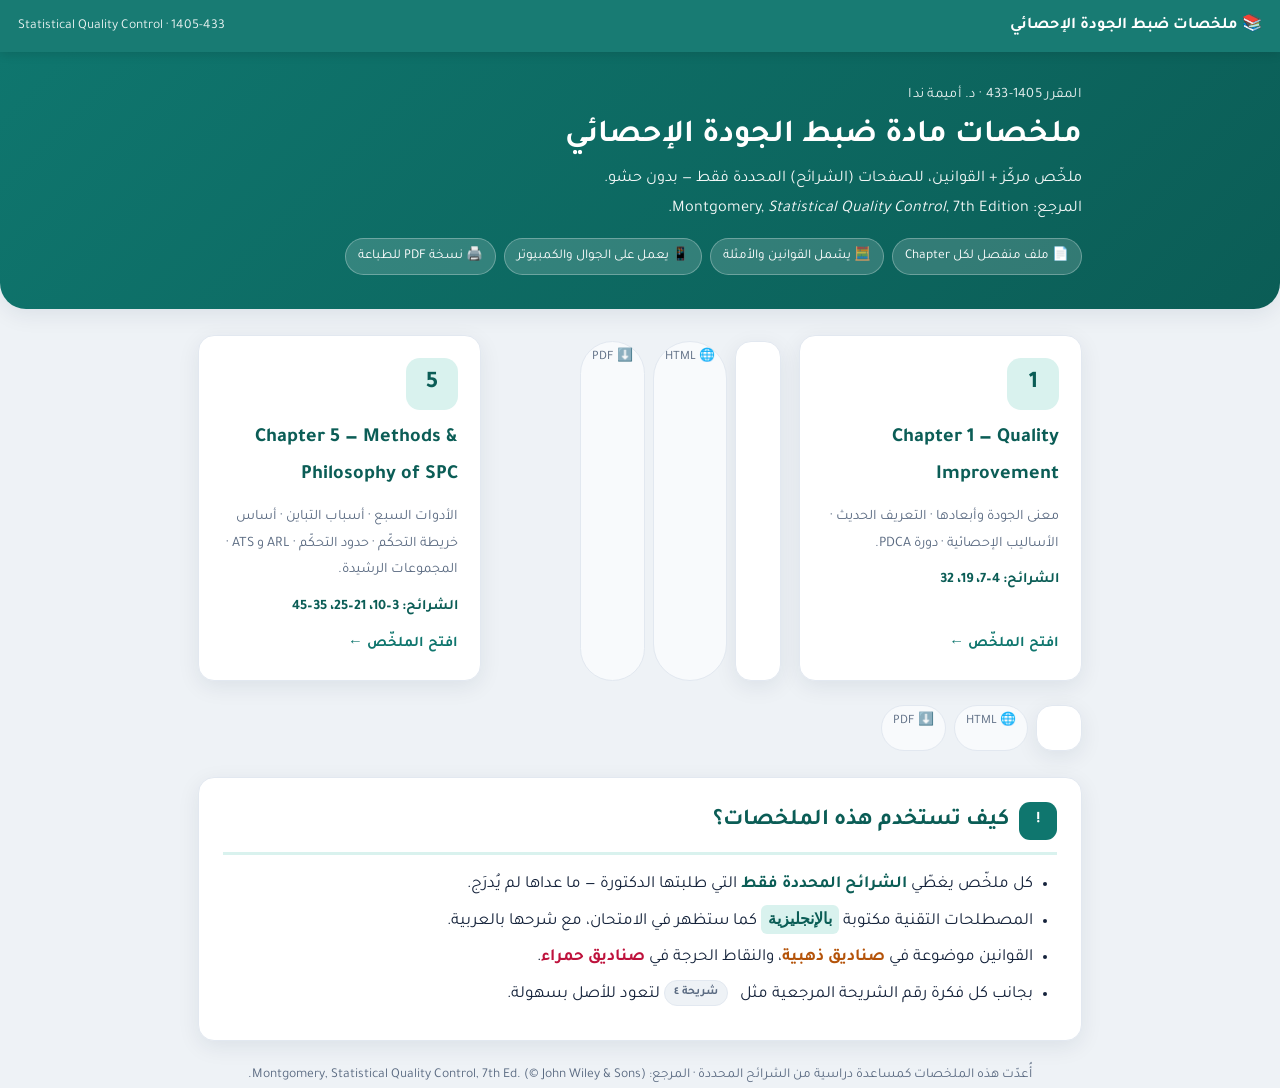
==== docs/index.html @ e0131b96 "إضافة ملخصات Chapter 1 و Chapter 5 (HTML + PDF) ونشرها كموقع - موقع منظّم في docs/ مع صفحة رئيسية وم" ====
<!DOCTYPE html>
<html lang="ar" dir="rtl">
<head>
<meta charset="utf-8">
<meta name="viewport" content="width=device-width, initial-scale=1">
<title>ملخصات ضبط الجودة الإحصائي — 1405-433</title>
<meta name="description" content="ملخصات منظّمة لمادة ضبط الجودة الإحصائي (Statistical Quality Control) للصفحات المحددة من Chapter 1 و Chapter 5 — ملخص + قوانين.">
<link rel="stylesheet" href="assets/fonts.css">
<link rel="stylesheet" href="assets/styles.css">
</head>
<body>
<div class="topbar">
  <span class="brand">📚 ملخصات ضبط الجودة الإحصائي</span>
  <span style="font-size:.85rem;opacity:.9">1405-433 · Statistical Quality Control</span>
</div>

<header class="hero">
  <div class="wrap">
    <p class="eyebrow">المقرر 1405-433 · د. أميمة ندا</p>
    <h1>ملخصات مادة ضبط الجودة الإحصائي</h1>
    <p class="sub">ملخّص مركّز + القوانين، للصفحات (الشرائح) المحددة فقط — بدون حشو.<br>المرجع: Montgomery, <i>Statistical Quality Control</i>, 7th Edition.</p>
    <div class="chips">
      <span class="chip">📄 ملف منفصل لكل Chapter</span>
      <span class="chip">🧮 يشمل القوانين والأمثلة</span>
      <span class="chip">📱 يعمل على الجوال والكمبيوتر</span>
      <span class="chip">🖨️ نسخة PDF للطباعة</span>
    </div>
  </div>
</header>

<main class="wrap">
  <div class="cards">
    <a class="card" href="chapter1.html">
      <span class="ico">1</span>
      <h3>Chapter 1 — Quality Improvement</h3>
      <p class="meta">معنى الجودة وأبعادها · التعريف الحديث · الأساليب الإحصائية · دورة PDCA.</p>
      <p class="meta" style="color:var(--primary-d);font-weight:700">الشرائح: 4–7، 19، 32</p>
      <span class="go">افتح الملخّص ←</span>
      <div class="dl-row no-print">
        <a class="dl" href="chapter1.html">🌐 HTML</a>
        <a class="dl" href="chapter1.pdf">⬇️ PDF</a>
      </div>
    </a>

    <a class="card" href="chapter5.html">
      <span class="ico">5</span>
      <h3>Chapter 5 — Methods & Philosophy of SPC</h3>
      <p class="meta">الأدوات السبع · أسباب التباين · أساس خريطة التحكّم · حدود التحكّم · ARL و ATS · المجموعات الرشيدة.</p>
      <p class="meta" style="color:var(--primary-d);font-weight:700">الشرائح: 3–10، 21–25، 35–45</p>
      <span class="go">افتح الملخّص ←</span>
      <div class="dl-row no-print">
        <a class="dl" href="chapter5.html">🌐 HTML</a>
        <a class="dl" href="chapter5.pdf">⬇️ PDF</a>
      </div>
    </a>
  </div>

  <section>
    <h2><span class="num">!</span> كيف تستخدم هذه الملخصات؟</h2>
    <ul>
      <li>كل ملخّص يغطّي <strong>الشرائح المحددة فقط</strong> التي طلبتها الدكتورة — ما عداها لم يُدرَج.</li>
      <li>المصطلحات التقنية مكتوبة <span class="term">بالإنجليزية</span> كما ستظهر في الامتحان، مع شرحها بالعربية.</li>
      <li>القوانين موضوعة في <span style="color:var(--accent);font-weight:700">صناديق ذهبية</span>، والنقاط الحرجة في <span style="color:var(--rose);font-weight:700">صناديق حمراء</span>.</li>
      <li>بجانب كل فكرة رقم الشريحة المرجعية مثل <span class="slide-ref">شريحة ٤</span> لتعود للأصل بسهولة.</li>
    </ul>
  </section>
</main>

<footer class="wrap">
  أُعدّت هذه الملخصات كمساعدة دراسية من الشرائح المحددة · المرجع: Montgomery, Statistical Quality Control, 7th Ed. (© John Wiley &amp; Sons).
</footer>
</body>
</html>
---- docs/assets/fonts.css ----
/* Embedded Tajawal (Arabic) - self-contained */
@font-face{font-family:'Tajawal';font-weight:400;font-style:normal;font-display:swap;src:url([data-uri]) format('woff2');}
@font-face{font-family:'Tajawal';font-weight:700;font-style:normal;font-display:swap;src:url([data-uri]) format('woff2');}
---- docs/assets/styles.css ----
/* ===========================================================
   ملخصات مادة ضبط الجودة الإحصائي — الثيم المشترك
   Statistical Quality Control — study summaries theme
   =========================================================== */
:root{
  --bg:#eef2f6; --surface:#ffffff; --surface-2:#f8fafc;
  --ink:#15233b; --muted:#5b6b82; --line:#e2e8f0;
  --primary:#0f766e; --primary-d:#0b5d56; --primary-soft:#d9f2ee;
  --accent:#b45309; --accent-soft:#fdf1e0;
  --rose:#be123c; --rose-soft:#fde4ea;
  --blue:#1d4ed8; --blue-soft:#e3ecfe;
  --green:#15803d; --green-soft:#e3f5e8;
  --violet:#6d28d9; --violet-soft:#efe7fd;
  --radius:16px; --shadow:0 6px 22px rgba(15,35,59,.08);
  --mono:'DejaVu Sans Mono',ui-monospace,Menlo,Consolas,monospace;
  --formula:'DejaVu Sans','Segoe UI',Tahoma,Arial,sans-serif;
}
*{box-sizing:border-box}
html{scroll-behavior:smooth}
body{
  margin:0; background:var(--bg); color:var(--ink);
  font-family:'Tajawal','Segoe UI',Tahoma,Arial,sans-serif;
  font-size:17px; line-height:1.85; -webkit-font-smoothing:antialiased;
}
.wrap{max-width:920px; margin:0 auto; padding:0 18px}

/* ---------- Top bar ---------- */
.topbar{
  position:sticky; top:0; z-index:50;
  background:rgba(15,118,110,.96); color:#fff; backdrop-filter:blur(6px);
  display:flex; align-items:center; justify-content:space-between; gap:12px;
  padding:11px 18px; box-shadow:0 2px 10px rgba(0,0,0,.12);
}
.topbar .brand{font-weight:700; font-size:1.02rem; display:flex; align-items:center; gap:8px}
.topbar a{color:#fff; text-decoration:none}
.topbar .actions{display:flex; gap:8px; flex-wrap:wrap}
.btn{
  display:inline-flex; align-items:center; gap:6px; cursor:pointer;
  background:rgba(255,255,255,.16); color:#fff; border:1px solid rgba(255,255,255,.32);
  padding:6px 13px; border-radius:999px; font-size:.86rem; font-family:inherit;
  text-decoration:none; transition:.15s;
}
.btn:hover{background:rgba(255,255,255,.28)}
.btn-solid{background:#fff; color:var(--primary-d); border-color:#fff; font-weight:700}

/* ---------- Hero ---------- */
.hero{
  background:linear-gradient(135deg,var(--primary) 0%,var(--primary-d) 100%);
  color:#fff; border-radius:0 0 26px 26px; padding:30px 0 34px; margin-bottom:26px;
  box-shadow:var(--shadow);
}
.hero .eyebrow{opacity:.9; font-size:.9rem; letter-spacing:.02em; margin:0 0 6px}
.hero h1{margin:0 0 6px; font-size:2rem; line-height:1.35; font-weight:800}
.hero .sub{opacity:.95; margin:.2rem 0 14px; font-size:1.02rem}
.chips{display:flex; flex-wrap:wrap; gap:8px; margin-top:12px}
.chip{
  background:rgba(255,255,255,.16); border:1px solid rgba(255,255,255,.28);
  padding:5px 12px; border-radius:999px; font-size:.84rem;
}
.chip b{font-weight:700}

/* ---------- TOC ---------- */
.toc{
  background:var(--surface); border:1px solid var(--line); border-radius:var(--radius);
  padding:16px 20px; margin-bottom:26px; box-shadow:var(--shadow);
}
.toc h2{margin:.1rem 0 .6rem; font-size:1.05rem; color:var(--primary-d)}
.toc ol{margin:0; padding-inline-start:1.3rem}
.toc li{margin:.25rem 0}
.toc a{color:var(--ink); text-decoration:none; border-bottom:1px dashed var(--line)}
.toc a:hover{color:var(--primary); border-color:var(--primary)}

/* ---------- Sections ---------- */
section{
  background:var(--surface); border:1px solid var(--line); border-radius:var(--radius);
  padding:22px 24px; margin-bottom:22px; box-shadow:var(--shadow);
}
section>h2{
  margin:0 0 14px; font-size:1.42rem; color:var(--primary-d); font-weight:800;
  display:flex; align-items:center; gap:10px; padding-bottom:10px;
  border-bottom:3px solid var(--primary-soft);
}
section>h2 .num{
  background:var(--primary); color:#fff; width:38px; height:38px; flex:0 0 38px;
  border-radius:11px; display:grid; place-items:center; font-size:1rem; font-weight:700;
}
h3{font-size:1.12rem; color:var(--ink); margin:1.3rem 0 .5rem; font-weight:700}
p{margin:.55rem 0}
ul,ol{margin:.5rem 0; padding-inline-start:1.5rem}
li{margin:.3rem 0}
strong{color:var(--primary-d)}

/* ---------- English / Latin inline ---------- */
.en{direction:ltr; unicode-bidi:isolate; font-family:'Segoe UI',Arial,sans-serif}
.term{
  direction:ltr; unicode-bidi:isolate; display:inline-block;
  background:var(--primary-soft); color:var(--primary-d); font-weight:700;
  padding:0 7px; border-radius:6px; font-size:.92em; font-family:'Segoe UI',Arial,sans-serif;
}

/* ---------- Callout boxes ---------- */
.box{border-radius:12px; padding:14px 16px 14px 16px; margin:14px 0;
     border:1px solid var(--line); position:relative}
.box .tag{display:inline-flex; align-items:center; gap:6px; font-weight:700;
          font-size:.86rem; padding:2px 10px; border-radius:999px; margin-bottom:6px}
.box p:last-child,.box ul:last-child,.box ol:last-child{margin-bottom:0}

.def{background:var(--surface-2); border-inline-start:5px solid var(--primary)}
.def .tag{background:var(--primary-soft); color:var(--primary-d)}
.important{background:var(--rose-soft); border-inline-start:5px solid var(--rose)}
.important .tag{background:#fff; color:var(--rose)}
.note{background:var(--blue-soft); border-inline-start:5px solid var(--blue)}
.note .tag{background:#fff; color:var(--blue)}
.example{background:var(--green-soft); border-inline-start:5px solid var(--green)}
.example .tag{background:#fff; color:var(--green)}
.tip{background:var(--violet-soft); border-inline-start:5px solid var(--violet)}
.tip .tag{background:#fff; color:var(--violet)}

/* ---------- Formula boxes ---------- */
.formula{
  background:var(--accent-soft); border:1px solid #f1d4a6;
  border-inline-start:5px solid var(--accent); border-radius:12px;
  padding:14px 18px; margin:16px 0; display:flex; align-items:center;
  justify-content:center; gap:14px; flex-wrap:wrap; position:relative;
}
.formula .tag{position:absolute; inset-block-start:8px; inset-inline-start:12px;
  background:#fff; color:var(--accent); font-weight:700; font-size:.78rem;
  padding:1px 9px; border-radius:999px}
.formula .eq{
  direction:ltr; unicode-bidi:isolate; font-family:var(--formula);
  font-size:1.5rem; color:#3b2a12; padding:8px 4px; text-align:center;
}
.formula .eqno{color:var(--muted); font-size:.85rem; direction:ltr}
.formula.small .eq{font-size:1.22rem}

/* fraction + math helpers */
.frac{display:inline-flex; flex-direction:column; vertical-align:middle;
      text-align:center; margin:0 .15em}
.frac>span:first-child{border-bottom:1.6px solid currentColor; padding:0 .4em}
.frac>span:last-child{padding:0 .4em}
.over{text-decoration:overline}
.sqrt{border-top:1.6px solid currentColor; padding:0 .2em; margin-inline-start:.1em}

/* ---------- Tables ---------- */
.tablewrap{overflow-x:auto; margin:14px 0; border-radius:12px; border:1px solid var(--line)}
table{border-collapse:collapse; width:100%; font-size:.96rem; background:#fff}
th,td{padding:9px 12px; text-align:start; border-bottom:1px solid var(--line)}
thead th{background:var(--primary); color:#fff; font-weight:700}
tbody tr:nth-child(even){background:var(--surface-2)}
td .term,th .term{font-size:.86em}

/* numbered framework list */
.steps{counter-reset:step; list-style:none; padding:0; margin:12px 0}
.steps>li{position:relative; padding-inline-start:44px; margin:.6rem 0}
.steps>li::before{
  counter-increment:step; content:counter(step);
  position:absolute; inset-inline-start:0; top:0;
  width:30px; height:30px; background:var(--primary-soft); color:var(--primary-d);
  border-radius:9px; display:grid; place-items:center; font-weight:700; font-size:.9rem;
}

/* slide reference badge */
.slide-ref{
  display:inline-block; background:#eef2f6; color:var(--muted);
  border:1px solid var(--line); border-radius:999px; padding:1px 9px;
  font-size:.74rem; font-weight:700; margin-inline-start:8px; vertical-align:middle;
  direction:rtl;
}

/* key-points grid */
.kpis{display:grid; grid-template-columns:repeat(auto-fit,minmax(150px,1fr)); gap:12px; margin:14px 0}
.kpi{background:var(--surface-2); border:1px solid var(--line); border-radius:12px; padding:12px 14px; text-align:center}
.kpi .v{font-size:1.5rem; font-weight:800; color:var(--primary-d); direction:ltr; font-family:var(--formula)}
.kpi .l{font-size:.82rem; color:var(--muted); margin-top:2px}

/* ---------- Footer ---------- */
footer{color:var(--muted); font-size:.85rem; text-align:center; padding:24px 12px 40px}
footer a{color:var(--primary)}

/* ---------- Index landing cards ---------- */
.cards{display:grid; grid-template-columns:repeat(auto-fit,minmax(260px,1fr)); gap:18px; margin:8px 0 26px}
.card{
  background:var(--surface); border:1px solid var(--line); border-radius:var(--radius);
  padding:22px; box-shadow:var(--shadow); display:flex; flex-direction:column; gap:10px;
  transition:.18s; text-decoration:none; color:var(--ink);
}
.card:hover{transform:translateY(-3px); box-shadow:0 14px 30px rgba(15,35,59,.14); border-color:var(--primary)}
.card .ico{width:52px; height:52px; border-radius:14px; background:var(--primary-soft);
  color:var(--primary-d); display:grid; place-items:center; font-size:1.5rem; font-weight:800}
.card h3{margin:0; color:var(--primary-d); font-size:1.25rem}
.card .meta{color:var(--muted); font-size:.9rem; margin:0}
.card .go{margin-top:auto; color:var(--primary); font-weight:700; font-size:.92rem}
.dl-row{display:flex; gap:8px; flex-wrap:wrap; margin-top:6px}
.dl{font-size:.8rem; padding:4px 11px; border-radius:999px; border:1px solid var(--line);
    background:var(--surface-2); color:var(--muted); text-decoration:none}
.dl:hover{border-color:var(--primary); color:var(--primary)}

/* ---------- Responsive ---------- */
@media (max-width:600px){
  body{font-size:16px}
  .hero h1{font-size:1.55rem}
  section{padding:18px 15px}
  section>h2{font-size:1.2rem}
  .formula .eq{font-size:1.25rem}
}

/* ---------- Print / PDF ---------- */
@page{size:A4; margin:14mm 13mm}
@media print{
  body{background:#fff; font-size:12.5pt; line-height:1.7}
  .topbar,.no-print{display:none !important}
  .wrap{max-width:none; padding:0}
  .hero{border-radius:0; box-shadow:none; -webkit-print-color-adjust:exact; print-color-adjust:exact;
        margin-bottom:14px; padding:18px 16px}
  section{box-shadow:none; border:1px solid #d9e0ea; break-inside:avoid; page-break-inside:avoid; margin-bottom:14px}
  .box,.formula,.tablewrap,.kpi{break-inside:avoid; page-break-inside:avoid}
  h2,h3{break-after:avoid}
  *{-webkit-print-color-adjust:exact; print-color-adjust:exact}
  .toc{break-after:avoid}
  a{color:inherit; text-decoration:none}
}
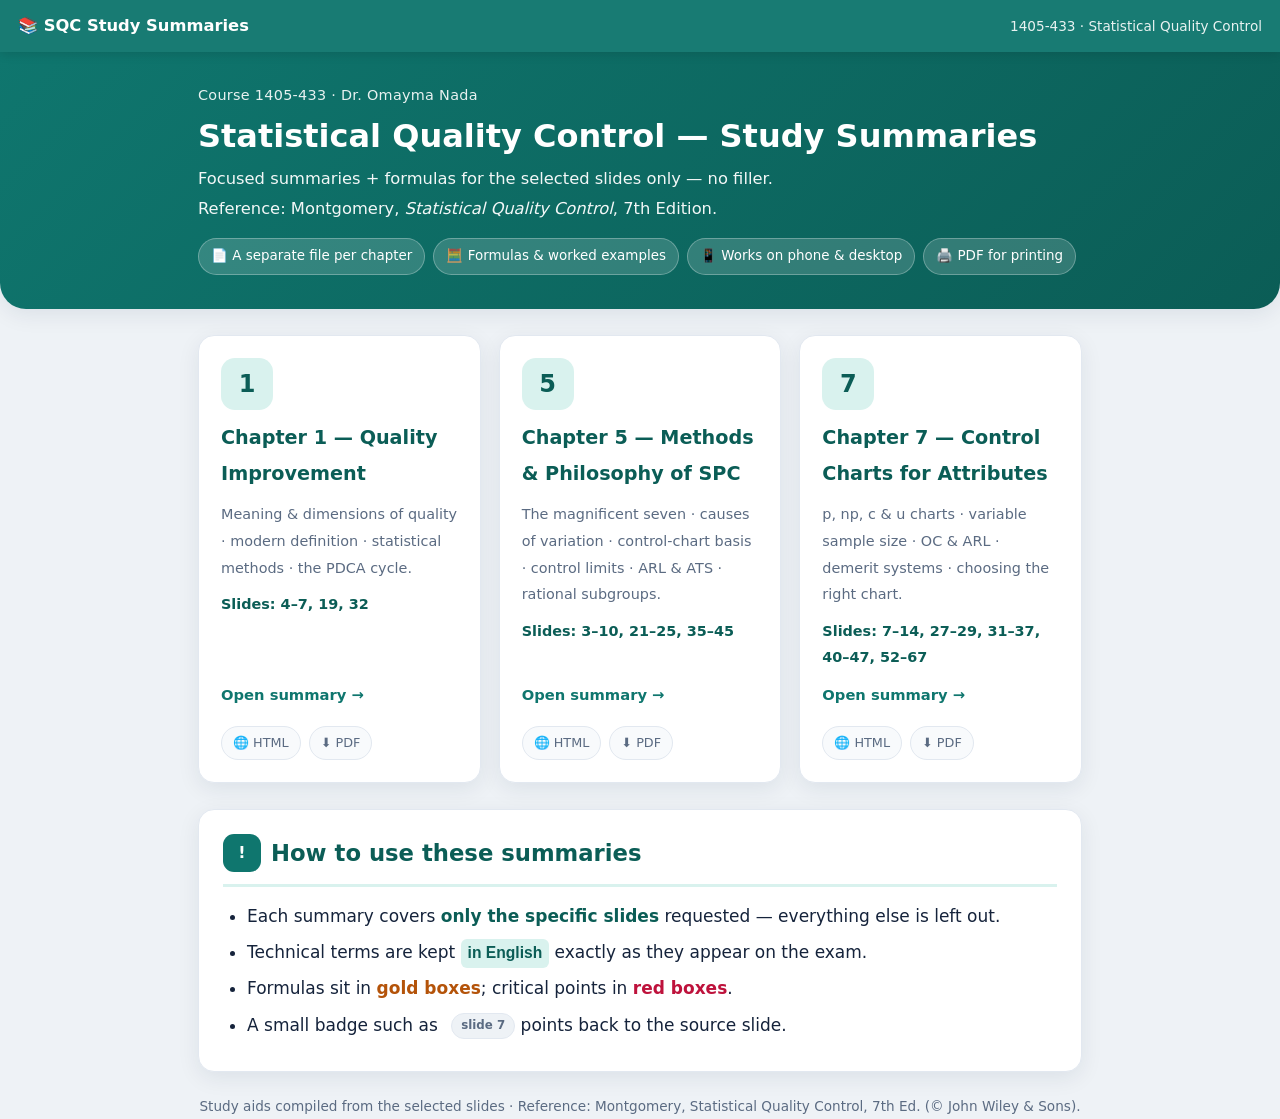
==== commit a9d15177: "Add Chapter 7 summary (English) + switch site to English - chapter7.html/.pdf: Control Charts for At" ====
--- a/docs/index.html
+++ b/docs/index.html
@@ -1,73 +1,91 @@
 <!DOCTYPE html>
-<html lang="ar" dir="rtl">
+<html lang="en" dir="ltr">
 <head>
 <meta charset="utf-8">
 <meta name="viewport" content="width=device-width, initial-scale=1">
-<title>ملخصات ضبط الجودة الإحصائي — 1405-433</title>
-<meta name="description" content="ملخصات منظّمة لمادة ضبط الجودة الإحصائي (Statistical Quality Control) للصفحات المحددة من Chapter 1 و Chapter 5 — ملخص + قوانين.">
+<title>SQC Study Summaries — 1405-433</title>
+<meta name="description" content="Concise study summaries for Statistical Quality Control (1405-433): selected slides only, with formulas and worked examples. HTML + PDF.">
 <link rel="stylesheet" href="assets/fonts.css">
 <link rel="stylesheet" href="assets/styles.css">
 </head>
-<body>
+<body dir="ltr">
 <div class="topbar">
-  <span class="brand">📚 ملخصات ضبط الجودة الإحصائي</span>
+  <span class="brand">📚 SQC Study Summaries</span>
   <span style="font-size:.85rem;opacity:.9">1405-433 · Statistical Quality Control</span>
 </div>
 
 <header class="hero">
   <div class="wrap">
-    <p class="eyebrow">المقرر 1405-433 · د. أميمة ندا</p>
-    <h1>ملخصات مادة ضبط الجودة الإحصائي</h1>
-    <p class="sub">ملخّص مركّز + القوانين، للصفحات (الشرائح) المحددة فقط — بدون حشو.<br>المرجع: Montgomery, <i>Statistical Quality Control</i>, 7th Edition.</p>
+    <p class="eyebrow">Course 1405-433 · Dr. Omayma Nada</p>
+    <h1>Statistical Quality Control — Study Summaries</h1>
+    <p class="sub">Focused summaries + formulas for the selected slides only — no filler.<br>Reference: Montgomery, <i>Statistical Quality Control</i>, 7th Edition.</p>
     <div class="chips">
-      <span class="chip">📄 ملف منفصل لكل Chapter</span>
-      <span class="chip">🧮 يشمل القوانين والأمثلة</span>
-      <span class="chip">📱 يعمل على الجوال والكمبيوتر</span>
-      <span class="chip">🖨️ نسخة PDF للطباعة</span>
+      <span class="chip">📄 A separate file per chapter</span>
+      <span class="chip">🧮 Formulas &amp; worked examples</span>
+      <span class="chip">📱 Works on phone &amp; desktop</span>
+      <span class="chip">🖨️ PDF for printing</span>
     </div>
   </div>
 </header>
 
 <main class="wrap">
   <div class="cards">
-    <a class="card" href="chapter1.html">
-      <span class="ico">1</span>
-      <h3>Chapter 1 — Quality Improvement</h3>
-      <p class="meta">معنى الجودة وأبعادها · التعريف الحديث · الأساليب الإحصائية · دورة PDCA.</p>
-      <p class="meta" style="color:var(--primary-d);font-weight:700">الشرائح: 4–7، 19، 32</p>
-      <span class="go">افتح الملخّص ←</span>
+    <div class="card">
+      <a class="card-main" href="chapter1.html">
+        <span class="ico">1</span>
+        <h3>Chapter 1 — Quality Improvement</h3>
+        <p class="meta">Meaning &amp; dimensions of quality · modern definition · statistical methods · the PDCA cycle.</p>
+        <p class="meta accent">Slides: 4–7, 19, 32</p>
+        <span class="go">Open summary →</span>
+      </a>
       <div class="dl-row no-print">
         <a class="dl" href="chapter1.html">🌐 HTML</a>
         <a class="dl" href="chapter1.pdf">⬇️ PDF</a>
       </div>
-    </a>
+    </div>
 
-    <a class="card" href="chapter5.html">
-      <span class="ico">5</span>
-      <h3>Chapter 5 — Methods & Philosophy of SPC</h3>
-      <p class="meta">الأدوات السبع · أسباب التباين · أساس خريطة التحكّم · حدود التحكّم · ARL و ATS · المجموعات الرشيدة.</p>
-      <p class="meta" style="color:var(--primary-d);font-weight:700">الشرائح: 3–10، 21–25، 35–45</p>
-      <span class="go">افتح الملخّص ←</span>
+    <div class="card">
+      <a class="card-main" href="chapter5.html">
+        <span class="ico">5</span>
+        <h3>Chapter 5 — Methods &amp; Philosophy of SPC</h3>
+        <p class="meta">The magnificent seven · causes of variation · control-chart basis · control limits · ARL &amp; ATS · rational subgroups.</p>
+        <p class="meta accent">Slides: 3–10, 21–25, 35–45</p>
+        <span class="go">Open summary →</span>
+      </a>
       <div class="dl-row no-print">
         <a class="dl" href="chapter5.html">🌐 HTML</a>
         <a class="dl" href="chapter5.pdf">⬇️ PDF</a>
       </div>
-    </a>
+    </div>
+
+    <div class="card">
+      <a class="card-main" href="chapter7.html">
+        <span class="ico">7</span>
+        <h3>Chapter 7 — Control Charts for Attributes</h3>
+        <p class="meta">p, np, c &amp; u charts · variable sample size · OC &amp; ARL · demerit systems · choosing the right chart.</p>
+        <p class="meta accent">Slides: 7–14, 27–29, 31–37, 40–47, 52–67</p>
+        <span class="go">Open summary →</span>
+      </a>
+      <div class="dl-row no-print">
+        <a class="dl" href="chapter7.html">🌐 HTML</a>
+        <a class="dl" href="chapter7.pdf">⬇️ PDF</a>
+      </div>
+    </div>
   </div>
 
   <section>
-    <h2><span class="num">!</span> كيف تستخدم هذه الملخصات؟</h2>
+    <h2><span class="num">!</span> How to use these summaries</h2>
     <ul>
-      <li>كل ملخّص يغطّي <strong>الشرائح المحددة فقط</strong> التي طلبتها الدكتورة — ما عداها لم يُدرَج.</li>
-      <li>المصطلحات التقنية مكتوبة <span class="term">بالإنجليزية</span> كما ستظهر في الامتحان، مع شرحها بالعربية.</li>
-      <li>القوانين موضوعة في <span style="color:var(--accent);font-weight:700">صناديق ذهبية</span>، والنقاط الحرجة في <span style="color:var(--rose);font-weight:700">صناديق حمراء</span>.</li>
-      <li>بجانب كل فكرة رقم الشريحة المرجعية مثل <span class="slide-ref">شريحة ٤</span> لتعود للأصل بسهولة.</li>
+      <li>Each summary covers <strong>only the specific slides</strong> requested — everything else is left out.</li>
+      <li>Technical terms are kept <span class="term">in English</span> exactly as they appear on the exam.</li>
+      <li>Formulas sit in <span style="color:var(--accent);font-weight:700">gold boxes</span>; critical points in <span style="color:var(--rose);font-weight:700">red boxes</span>.</li>
+      <li>A small badge such as <span class="slide-ref">slide 7</span> points back to the source slide.</li>
     </ul>
   </section>
 </main>
 
 <footer class="wrap">
-  أُعدّت هذه الملخصات كمساعدة دراسية من الشرائح المحددة · المرجع: Montgomery, Statistical Quality Control, 7th Ed. (© John Wiley &amp; Sons).
+  Study aids compiled from the selected slides · Reference: Montgomery, Statistical Quality Control, 7th Ed. (© John Wiley &amp; Sons).
 </footer>
 </body>
 </html>
--- a/docs/assets/styles.css
+++ b/docs/assets/styles.css
@@ -21,8 +21,12 @@
   margin:0; background:var(--bg); color:var(--ink);
   font-family:'Tajawal','Segoe UI',Tahoma,Arial,sans-serif;
   font-size:17px; line-height:1.85; -webkit-font-smoothing:antialiased;
+  overflow-x:hidden;
 }
 .wrap{max-width:920px; margin:0 auto; padding:0 18px}
+
+/* English (LTR) documents use a clean Latin font stack */
+body[dir="ltr"]{font-family:'Segoe UI',system-ui,-apple-system,Roboto,Helvetica,Arial,sans-serif}
 
 /* ---------- Top bar ---------- */
 .topbar{
@@ -164,7 +168,6 @@
   display:inline-block; background:#eef2f6; color:var(--muted);
   border:1px solid var(--line); border-radius:999px; padding:1px 9px;
   font-size:.74rem; font-weight:700; margin-inline-start:8px; vertical-align:middle;
-  direction:rtl;
 }
 
 /* key-points grid */
@@ -181,14 +184,16 @@
 .cards{display:grid; grid-template-columns:repeat(auto-fit,minmax(260px,1fr)); gap:18px; margin:8px 0 26px}
 .card{
   background:var(--surface); border:1px solid var(--line); border-radius:var(--radius);
-  padding:22px; box-shadow:var(--shadow); display:flex; flex-direction:column; gap:10px;
-  transition:.18s; text-decoration:none; color:var(--ink);
+  padding:22px; box-shadow:var(--shadow); display:flex; flex-direction:column; gap:12px;
+  transition:.18s;
 }
 .card:hover{transform:translateY(-3px); box-shadow:0 14px 30px rgba(15,35,59,.14); border-color:var(--primary)}
+.card-main{display:flex; flex-direction:column; gap:10px; text-decoration:none; color:var(--ink); flex:1}
 .card .ico{width:52px; height:52px; border-radius:14px; background:var(--primary-soft);
   color:var(--primary-d); display:grid; place-items:center; font-size:1.5rem; font-weight:800}
-.card h3{margin:0; color:var(--primary-d); font-size:1.25rem}
+.card h3{margin:0; color:var(--primary-d); font-size:1.2rem; overflow-wrap:break-word}
 .card .meta{color:var(--muted); font-size:.9rem; margin:0}
+.card .meta.accent{color:var(--primary-d); font-weight:700}
 .card .go{margin-top:auto; color:var(--primary); font-weight:700; font-size:.92rem}
 .dl-row{display:flex; gap:8px; flex-wrap:wrap; margin-top:6px}
 .dl{font-size:.8rem; padding:4px 11px; border-radius:999px; border:1px solid var(--line);
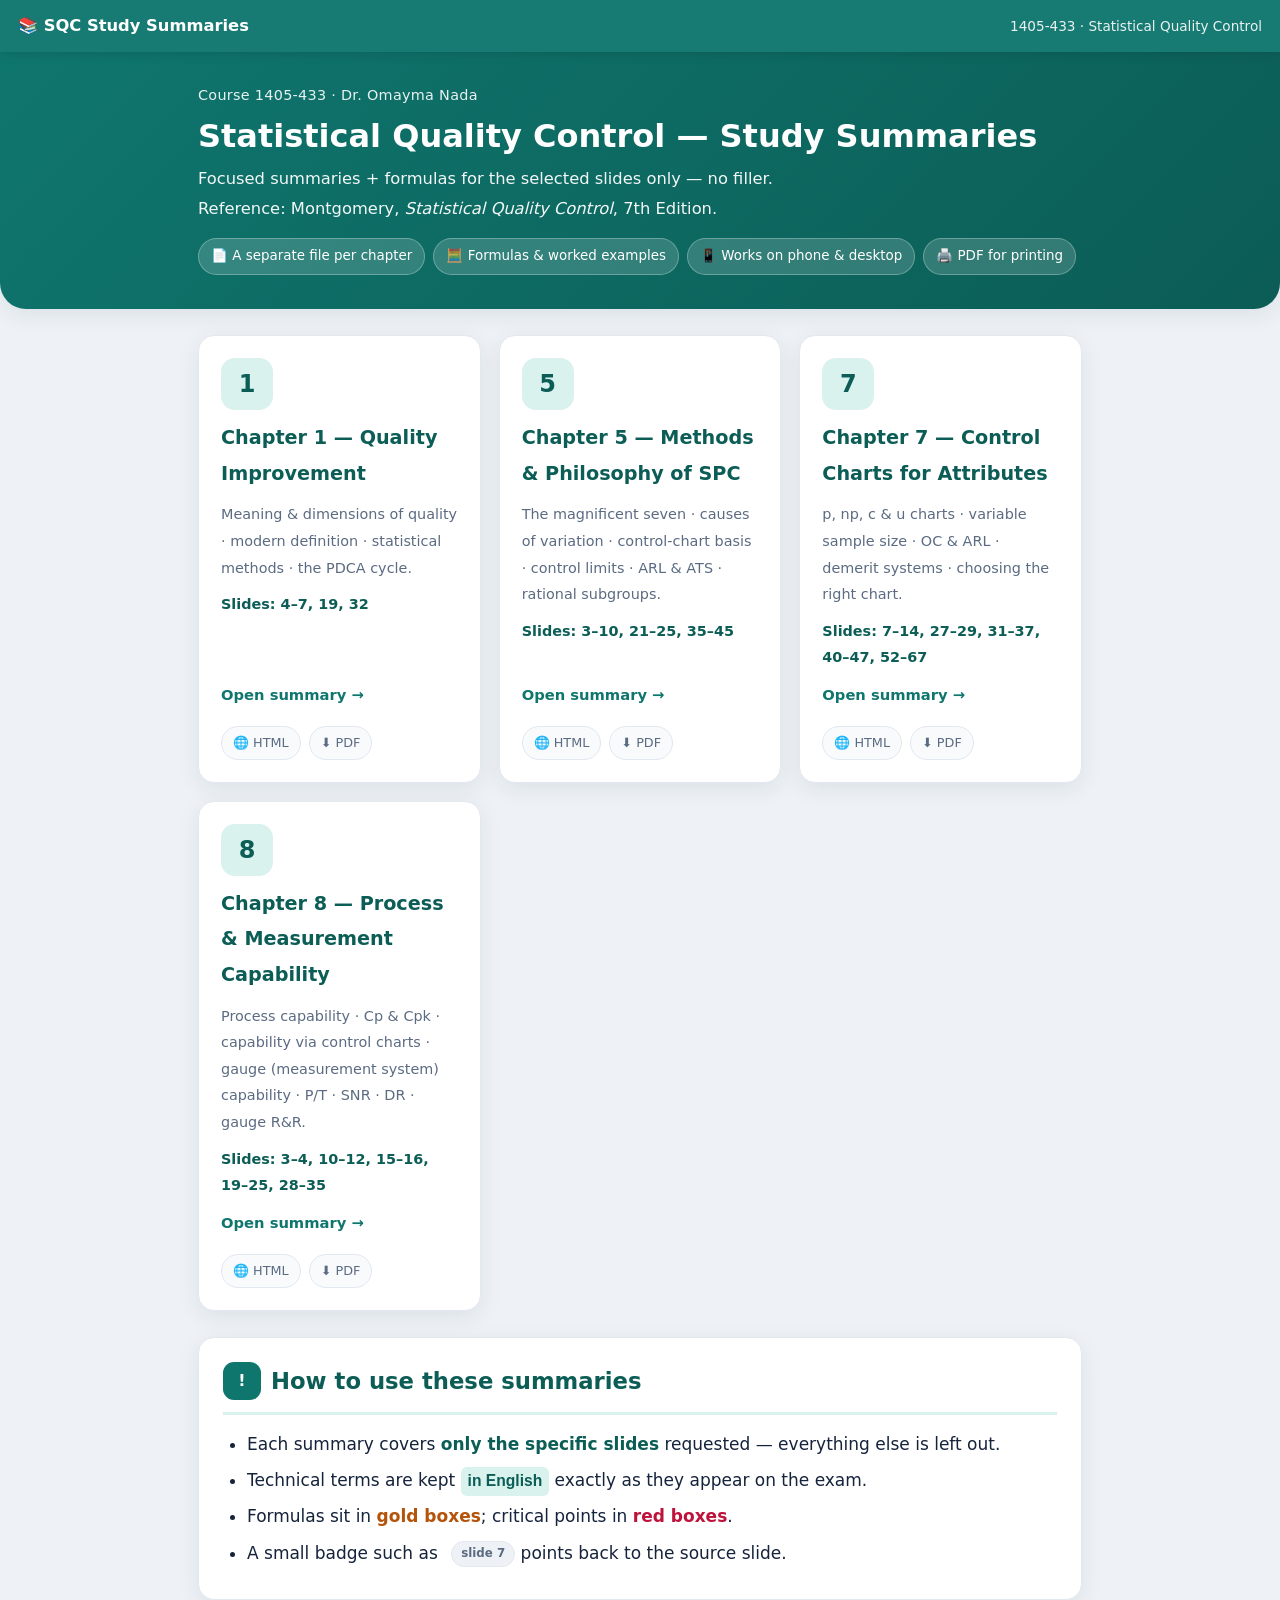
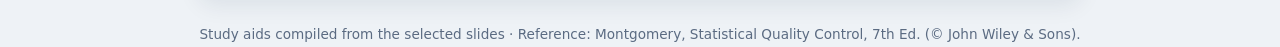
==== commit eb92f135: "Add Chapter 8 summary (English): Process & Measurement System Capability - chapter8.html/.pdf coveri" ====
--- a/docs/index.html
+++ b/docs/index.html
@@ -71,6 +71,20 @@
         <a class="dl" href="chapter7.pdf">⬇️ PDF</a>
       </div>
     </div>
+
+    <div class="card">
+      <a class="card-main" href="chapter8.html">
+        <span class="ico">8</span>
+        <h3>Chapter 8 — Process &amp; Measurement Capability</h3>
+        <p class="meta">Process capability · Cp &amp; Cpk · capability via control charts · gauge (measurement system) capability · P/T · SNR · DR · gauge R&amp;R.</p>
+        <p class="meta accent">Slides: 3–4, 10–12, 15–16, 19–25, 28–35</p>
+        <span class="go">Open summary →</span>
+      </a>
+      <div class="dl-row no-print">
+        <a class="dl" href="chapter8.html">🌐 HTML</a>
+        <a class="dl" href="chapter8.pdf">⬇️ PDF</a>
+      </div>
+    </div>
   </div>
 
   <section>
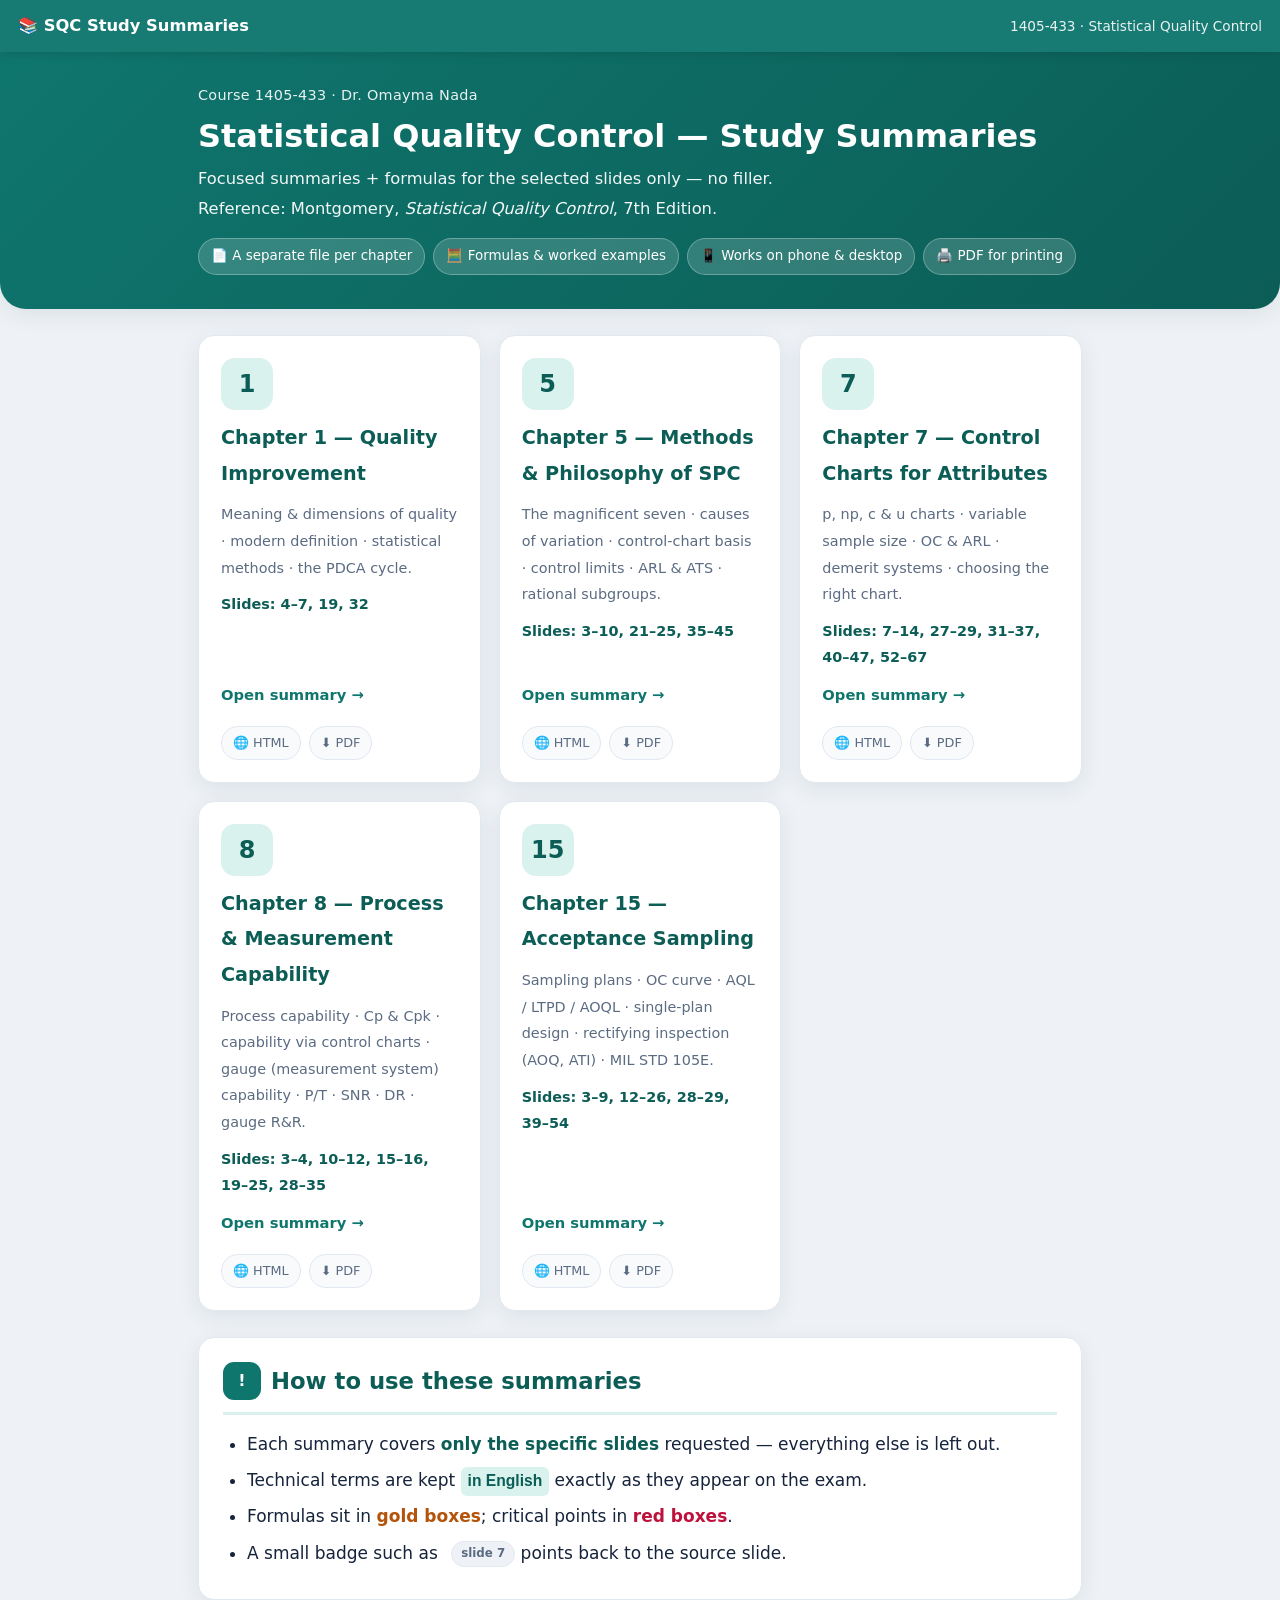
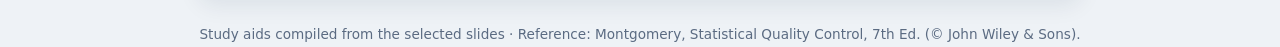
==== commit f89b4457: "Add Chapter 15 summary (English): Lot-by-Lot Acceptance Sampling - chapter15.html/.pdf covering slid" ====
--- a/docs/index.html
+++ b/docs/index.html
@@ -85,6 +85,20 @@
         <a class="dl" href="chapter8.pdf">⬇️ PDF</a>
       </div>
     </div>
+
+    <div class="card">
+      <a class="card-main" href="chapter15.html">
+        <span class="ico">15</span>
+        <h3>Chapter 15 — Acceptance Sampling</h3>
+        <p class="meta">Sampling plans · OC curve · AQL / LTPD / AOQL · single-plan design · rectifying inspection (AOQ, ATI) · MIL STD 105E.</p>
+        <p class="meta accent">Slides: 3–9, 12–26, 28–29, 39–54</p>
+        <span class="go">Open summary →</span>
+      </a>
+      <div class="dl-row no-print">
+        <a class="dl" href="chapter15.html">🌐 HTML</a>
+        <a class="dl" href="chapter15.pdf">⬇️ PDF</a>
+      </div>
+    </div>
   </div>
 
   <section>
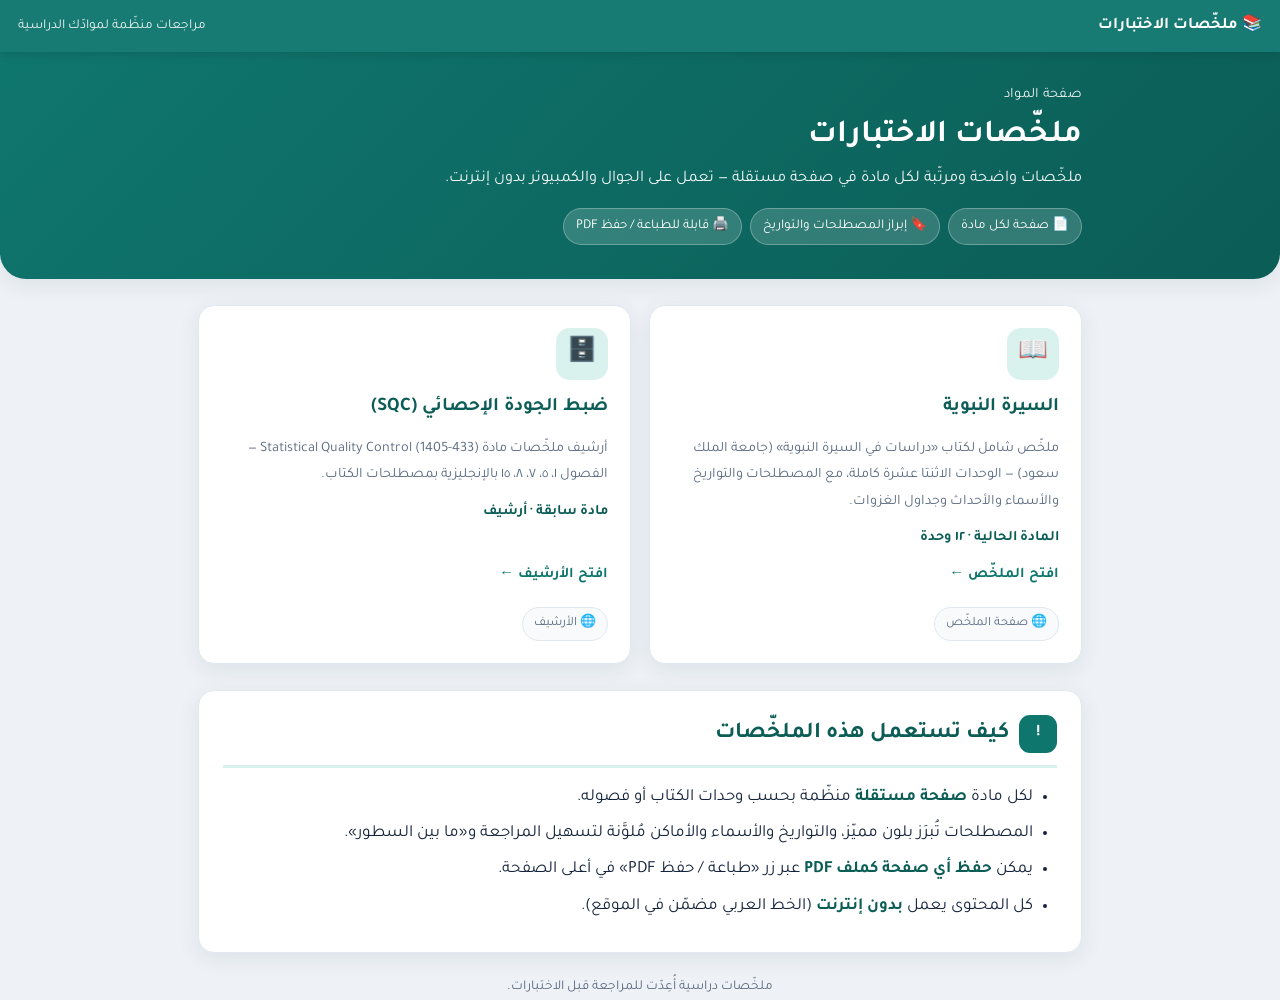
==== commit 5922a1a7: "إضافة ملخّص شامل للسيرة النبوية وإعادة هيكلة الموقع كفهرس مواد - docs/seerah.html: ملخّص كامل لكتاب " ====
--- a/docs/index.html
+++ b/docs/index.html
@@ -1,119 +1,76 @@
 <!DOCTYPE html>
-<html lang="en" dir="ltr">
+<html lang="ar" dir="rtl">
 <head>
 <meta charset="utf-8">
 <meta name="viewport" content="width=device-width, initial-scale=1">
-<title>SQC Study Summaries — 1405-433</title>
-<meta name="description" content="Concise study summaries for Statistical Quality Control (1405-433): selected slides only, with formulas and worked examples. HTML + PDF.">
+<title>ملخّصات الاختبارات</title>
+<meta name="description" content="ملخّصات دراسية منظّمة لموادّ الاختبارات: السيرة النبوية (دراسات في السيرة النبوية)، وأرشيف ضبط الجودة الإحصائي (SQC).">
 <link rel="stylesheet" href="assets/fonts.css">
 <link rel="stylesheet" href="assets/styles.css">
 </head>
-<body dir="ltr">
+<body dir="rtl">
 <div class="topbar">
-  <span class="brand">📚 SQC Study Summaries</span>
-  <span style="font-size:.85rem;opacity:.9">1405-433 · Statistical Quality Control</span>
+  <span class="brand">📚 ملخّصات الاختبارات</span>
+  <span style="font-size:.85rem;opacity:.9">مراجعات منظّمة لموادّك الدراسية</span>
 </div>
 
 <header class="hero">
   <div class="wrap">
-    <p class="eyebrow">Course 1405-433 · Dr. Omayma Nada</p>
-    <h1>Statistical Quality Control — Study Summaries</h1>
-    <p class="sub">Focused summaries + formulas for the selected slides only — no filler.<br>Reference: Montgomery, <i>Statistical Quality Control</i>, 7th Edition.</p>
+    <p class="eyebrow">صفحة المواد</p>
+    <h1>ملخّصات الاختبارات</h1>
+    <p class="sub">ملخّصات واضحة ومرتّبة لكل مادة في صفحة مستقلة — تعمل على الجوال والكمبيوتر بدون إنترنت.</p>
     <div class="chips">
-      <span class="chip">📄 A separate file per chapter</span>
-      <span class="chip">🧮 Formulas &amp; worked examples</span>
-      <span class="chip">📱 Works on phone &amp; desktop</span>
-      <span class="chip">🖨️ PDF for printing</span>
+      <span class="chip">📄 صفحة لكل مادة</span>
+      <span class="chip">🔖 إبراز المصطلحات والتواريخ</span>
+      <span class="chip">🖨️ قابلة للطباعة / حفظ PDF</span>
     </div>
   </div>
 </header>
 
 <main class="wrap">
   <div class="cards">
+
     <div class="card">
-      <a class="card-main" href="chapter1.html">
-        <span class="ico">1</span>
-        <h3>Chapter 1 — Quality Improvement</h3>
-        <p class="meta">Meaning &amp; dimensions of quality · modern definition · statistical methods · the PDCA cycle.</p>
-        <p class="meta accent">Slides: 4–7, 19, 32</p>
-        <span class="go">Open summary →</span>
+      <a class="card-main" href="seerah.html">
+        <span class="ico">📖</span>
+        <h3>السيرة النبوية</h3>
+        <p class="meta">ملخّص شامل لكتاب «دراسات في السيرة النبوية» (جامعة الملك سعود) — الوحدات الاثنتا عشرة كاملة، مع المصطلحات والتواريخ والأسماء والأحداث وجداول الغزوات.</p>
+        <p class="meta accent">المادة الحالية · ١٢ وحدة</p>
+        <span class="go">افتح الملخّص ←</span>
       </a>
       <div class="dl-row no-print">
-        <a class="dl" href="chapter1.html">🌐 HTML</a>
-        <a class="dl" href="chapter1.pdf">⬇️ PDF</a>
+        <a class="dl" href="seerah.html">🌐 صفحة الملخّص</a>
       </div>
     </div>
 
     <div class="card">
-      <a class="card-main" href="chapter5.html">
-        <span class="ico">5</span>
-        <h3>Chapter 5 — Methods &amp; Philosophy of SPC</h3>
-        <p class="meta">The magnificent seven · causes of variation · control-chart basis · control limits · ARL &amp; ATS · rational subgroups.</p>
-        <p class="meta accent">Slides: 3–10, 21–25, 35–45</p>
-        <span class="go">Open summary →</span>
+      <a class="card-main" href="sqc.html">
+        <span class="ico">🗄️</span>
+        <h3>ضبط الجودة الإحصائي (SQC)</h3>
+        <p class="meta">أرشيف ملخّصات مادة Statistical Quality Control (1405-433) — الفصول ١، ٥، ٧، ٨، ١٥ بالإنجليزية بمصطلحات الكتاب.</p>
+        <p class="meta accent">مادة سابقة · أرشيف</p>
+        <span class="go">افتح الأرشيف ←</span>
       </a>
       <div class="dl-row no-print">
-        <a class="dl" href="chapter5.html">🌐 HTML</a>
-        <a class="dl" href="chapter5.pdf">⬇️ PDF</a>
+        <a class="dl" href="sqc.html">🌐 الأرشيف</a>
       </div>
     </div>
 
-    <div class="card">
-      <a class="card-main" href="chapter7.html">
-        <span class="ico">7</span>
-        <h3>Chapter 7 — Control Charts for Attributes</h3>
-        <p class="meta">p, np, c &amp; u charts · variable sample size · OC &amp; ARL · demerit systems · choosing the right chart.</p>
-        <p class="meta accent">Slides: 7–14, 27–29, 31–37, 40–47, 52–67</p>
-        <span class="go">Open summary →</span>
-      </a>
-      <div class="dl-row no-print">
-        <a class="dl" href="chapter7.html">🌐 HTML</a>
-        <a class="dl" href="chapter7.pdf">⬇️ PDF</a>
-      </div>
-    </div>
-
-    <div class="card">
-      <a class="card-main" href="chapter8.html">
-        <span class="ico">8</span>
-        <h3>Chapter 8 — Process &amp; Measurement Capability</h3>
-        <p class="meta">Process capability · Cp &amp; Cpk · capability via control charts · gauge (measurement system) capability · P/T · SNR · DR · gauge R&amp;R.</p>
-        <p class="meta accent">Slides: 3–4, 10–12, 15–16, 19–25, 28–35</p>
-        <span class="go">Open summary →</span>
-      </a>
-      <div class="dl-row no-print">
-        <a class="dl" href="chapter8.html">🌐 HTML</a>
-        <a class="dl" href="chapter8.pdf">⬇️ PDF</a>
-      </div>
-    </div>
-
-    <div class="card">
-      <a class="card-main" href="chapter15.html">
-        <span class="ico">15</span>
-        <h3>Chapter 15 — Acceptance Sampling</h3>
-        <p class="meta">Sampling plans · OC curve · AQL / LTPD / AOQL · single-plan design · rectifying inspection (AOQ, ATI) · MIL STD 105E.</p>
-        <p class="meta accent">Slides: 3–9, 12–26, 28–29, 39–54</p>
-        <span class="go">Open summary →</span>
-      </a>
-      <div class="dl-row no-print">
-        <a class="dl" href="chapter15.html">🌐 HTML</a>
-        <a class="dl" href="chapter15.pdf">⬇️ PDF</a>
-      </div>
-    </div>
   </div>
 
   <section>
-    <h2><span class="num">!</span> How to use these summaries</h2>
+    <h2><span class="num">!</span> كيف تستعمل هذه الملخّصات</h2>
     <ul>
-      <li>Each summary covers <strong>only the specific slides</strong> requested — everything else is left out.</li>
-      <li>Technical terms are kept <span class="term">in English</span> exactly as they appear on the exam.</li>
-      <li>Formulas sit in <span style="color:var(--accent);font-weight:700">gold boxes</span>; critical points in <span style="color:var(--rose);font-weight:700">red boxes</span>.</li>
-      <li>A small badge such as <span class="slide-ref">slide 7</span> points back to the source slide.</li>
+      <li>لكل مادة <strong>صفحة مستقلة</strong> منظّمة بحسب وحدات الكتاب أو فصوله.</li>
+      <li>المصطلحات تُبرَز بلون مميّز، والتواريخ والأسماء والأماكن مُلوَّنة لتسهيل المراجعة و«ما بين السطور».</li>
+      <li>يمكن <strong>حفظ أي صفحة كملف PDF</strong> عبر زر «طباعة / حفظ PDF» في أعلى الصفحة.</li>
+      <li>كل المحتوى يعمل <strong>بدون إنترنت</strong> (الخط العربي مضمّن في الموقع).</li>
     </ul>
   </section>
 </main>
 
 <footer class="wrap">
-  Study aids compiled from the selected slides · Reference: Montgomery, Statistical Quality Control, 7th Ed. (© John Wiley &amp; Sons).
+  ملخّصات دراسية أُعِدّت للمراجعة قبل الاختبارات.
 </footer>
 </body>
 </html>
